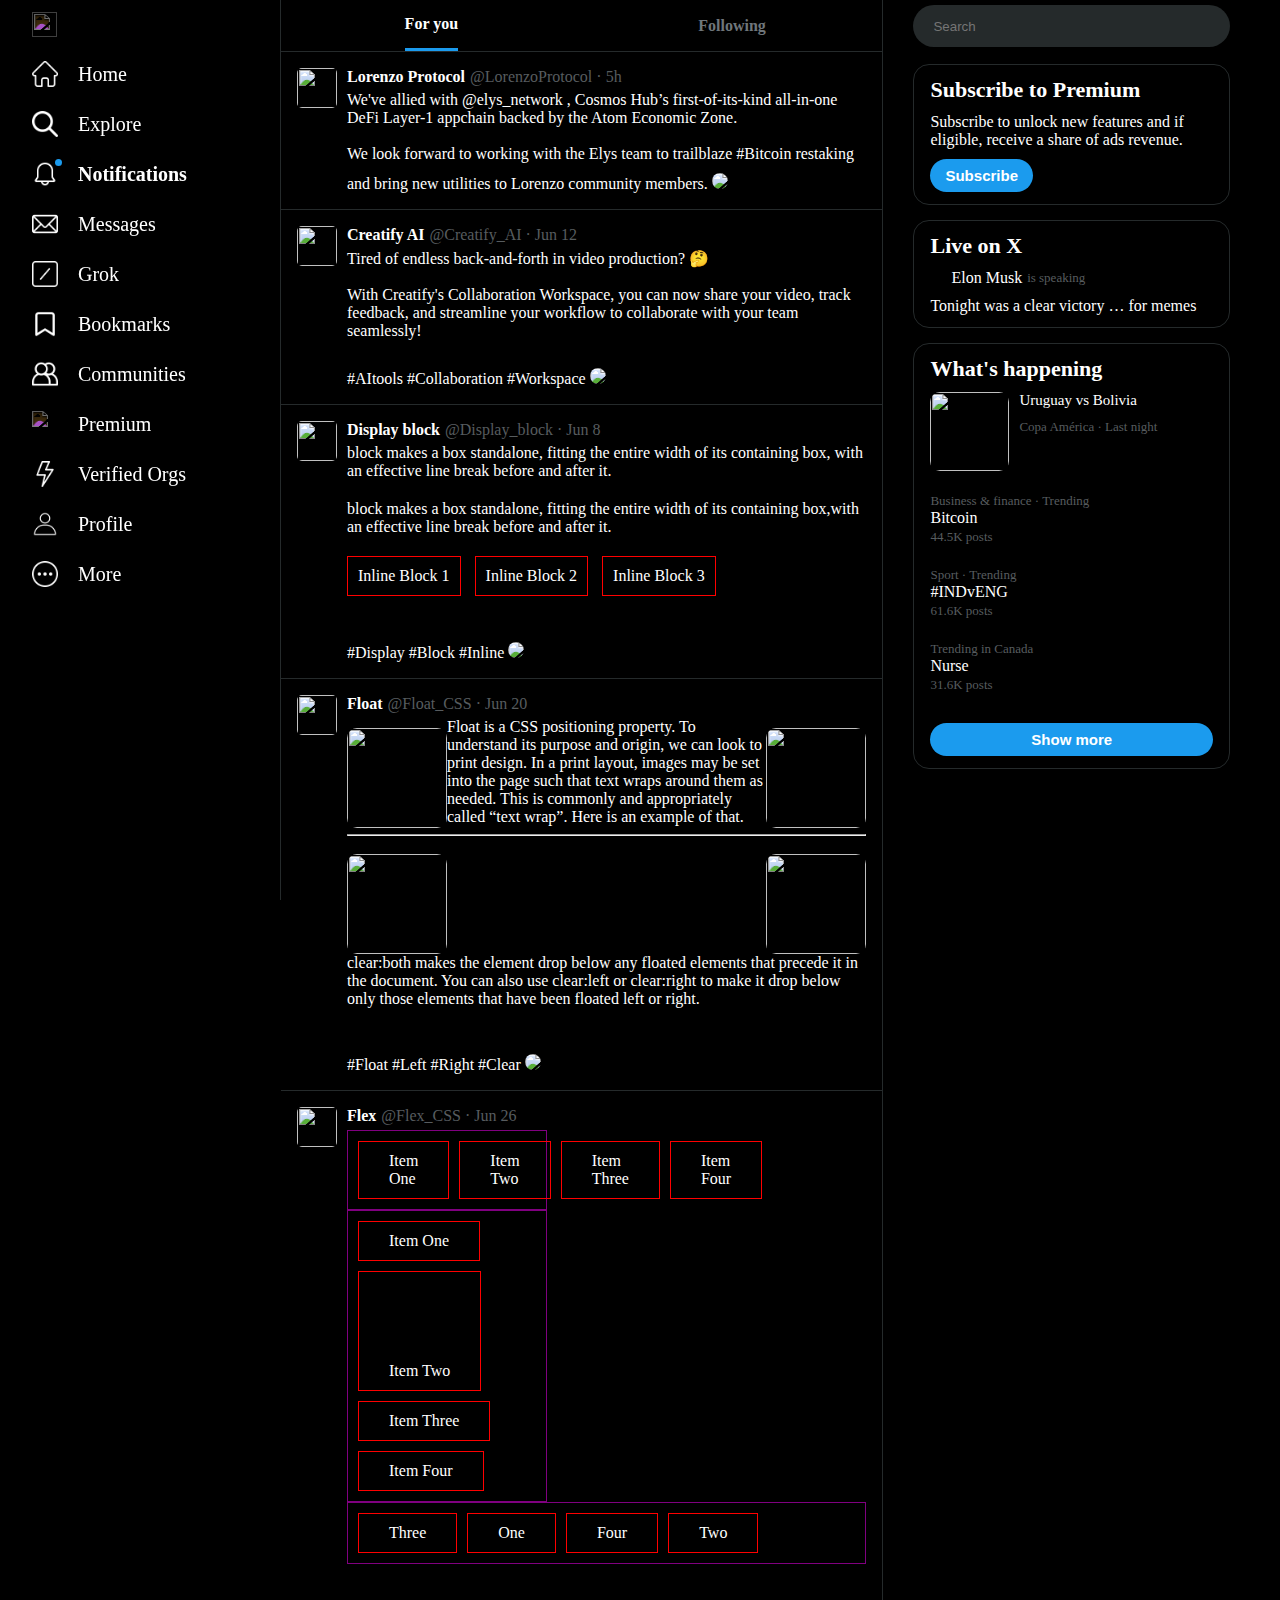
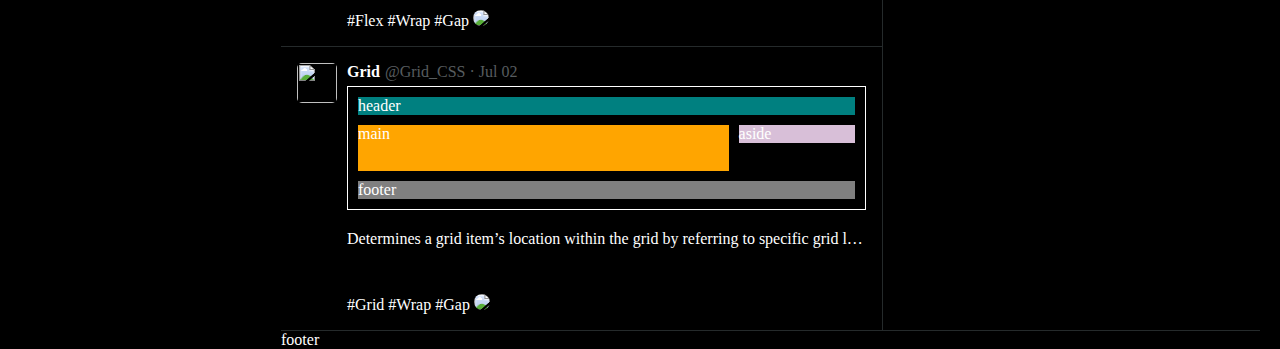
==== pages/notifications.html @ 92c20f5e "[feat] Add nav absolute position" ====
<!DOCTYPE html>
<html lang="en">
  <head>
    <meta charset="UTF-8" />
    <meta name="viewport" content="width=device-width, initial-scale=1.0" />
    <!-- External CSS -->
    <link rel="stylesheet" href="../css/desktop.css" />
    <link rel="icon" href="favicon.ico" />
    <style>
      /* Internal CSS */
      .content-ul {
        margin-top: 20px;
        li {
          display: inline-block;

          margin-right: 10px;
          padding: 10px;
          border: 1px solid red;

          &:last-child {
            margin-right: 0;
          }
        }
      }

      .flex-example.flex {
        display: flex;
      }

      .flex-example {
        padding: 10px;
        border: 1px solid purple;

        & > div {
          padding: 10px 30px;
          margin-right: 10px;
          border: 1px solid red;

          &:last-child {
            margin-right: 0;
          }
        }
      }
    </style>
    <title>Home / X</title>
  </head>
  <body>
    <div class="container">
      <!-- Navigation Bar -->
      <nav aria-label="navigation" class="navigation">
        <!-- Logo -->
        <img class="nav-logo" src="../assets/twitter.png" />
        <!-- Navigation Links -->
        <ul class="nav-ul">
          <!-- Displaying to current page using id tag -->
          <li>
            <a href="../index.html">
              <img src="../assets/home.png" alt="home" />
              Home
            </a>
          </li>
          <li>
            <a href="#">
              <img src="../assets/explore.png" alt="explore" />
              Explore
            </a>
          </li>
          <li id="here">
            <a href="#">
              <img src="../assets/notification.png" alt="notification" />
              Notifications
              <div class="dot"></div>
            </a>
          </li>
          <li>
            <a href="#">
              <img src="../assets/message.png" alt="message" />
              Messages
            </a>
          </li>
          <li>
            <a href="#"><img src="../assets/grok.png" alt="grok" />Grok</a>
          </li>
          <li>
            <a href="#">
              <img src="../assets/bookmark.png" alt="bookmark" />
              Bookmarks
            </a>
          </li>
          <li>
            <a href="#">
              <img src="../assets/community.png" alt="community" />
              Communities
            </a>
          </li>
          <li>
            <a href="#">
              <img src="../assets/twitter.png" alt="twitter" />
              Premium
            </a>
          </li>
          <li>
            <a href="#">
              <img src="../assets/verify.png" alt="verify" />
              Verified Orgs
            </a>
          </li>
          <li>
            <a href="#">
              <img src="../assets/profile.png" alt="profile" />
              Profile
            </a>
          </li>
          <li>
            <a href="#"><img src="../assets/more.png" alt="more" />More</a>
          </li>
        </ul>
      </nav>
      <main class="main-container">
        <header class="header">
          <ul class="header-ul">
            <li id="header-here"><a>For you</a></li>
            <li><a>Following</a></li>
          </ul>
          <form>
            <input type="text" placeholder="Search" />
          </form>
        </header>
        <!-- Main Content Section -->
        <section class="content-container">
          <!-- Main Tweet list -->
          <div class="content-wrapper">
            <div class="twitter-content">
              <img
                class="tweet-logo"
                src="https://pbs.twimg.com/profile_images/1785743216131686400/mem0pYie_400x400.jpg"
              />
              <div>
                <div class="title">
                  Lorenzo Protocol<span>@LorenzoProtocol · 5h</span>
                </div>
                <div class="content">
                  We've allied with @elys_network , Cosmos Hub’s
                  first-of-its-kind all-in-one DeFi Layer-1 appchain backed by
                  the Atom Economic Zone.<br /><br />We look forward to working
                  with the Elys team to trailblaze #Bitcoin restaking and bring
                  new utilities to Lorenzo community members.
                  <img
                    src="https://pbs.twimg.com/media/GQhvnLMWIAAtFnD?format=jpg&name=medium"
                  />
                </div>
              </div>
            </div>
            <div class="twitter-content">
              <img
                class="tweet-logo"
                src="https://pbs.twimg.com/profile_images/1684683831230803970/Ba9S8nUl_400x400.jpg"
              />
              <div>
                <div class="title">
                  Creatify AI<span>@Creatify_AI · Jun 12</span>
                </div>
                <div class="content">
                  Tired of endless back-and-forth in video production? 🤔
                  <br /><br />
                  With Creatify's Collaboration Workspace, you can now share
                  your video, track feedback, and streamline your workflow to
                  collaborate with your team seamlessly!
                  <br /><br />
                  #AItools #Collaboration #Workspace
                  <img
                    src="https://velog.velcdn.com/images/party3205/post/616b7e3f-f8bb-4a06-8cc3-77f2a699604c/image.gif"
                  />
                </div>
              </div>
            </div>
            <div class="twitter-content">
              <img
                class="tweet-logo"
                src="https://pbs.twimg.com/profile_images/1148918522547974144/DjWSZ9Ge_400x400.png"
              />
              <div>
                <div class="title">
                  Display block<span>@Display_block · Jun 8</span>
                </div>
                <div class="content">
                  <!-- Inline CSS -->
                  <p style="display: block; margin-bottom: 20px">
                    block makes a box standalone, fitting the entire width of
                    its containing box, with an effective line break before and
                    after it.
                  </p>
                  <span style="display: inline">
                    block makes a box standalone, fitting the entire width of
                    its containing box,<span
                      >with an effective line break before and after it.</span
                    >
                  </span>
                  <ul class="content-ul">
                    <li>Inline Block 1</li>
                    <li>Inline Block 2</li>
                    <li>Inline Block 3</li>
                  </ul>
                  <br /><br />
                  #Display #Block #Inline
                  <img src="https://htmldog.com/figures/displayBlock.png" />
                </div>
              </div>
            </div>
            <div class="twitter-content">
              <img
                class="tweet-logo"
                src="https://miro.medium.com/v2/resize:fit:360/1*CCli3HF_HO_OZVs-N_qumA.png"
              />
              <div>
                <div class="title">Float<span>@Float_CSS · Jun 20</span></div>
                <div class="content">
                  <img
                    style="float: left; width: 100px; height: 100px"
                    src="https://avatars.githubusercontent.com/u/78336307?v=4"
                  />
                  <img
                    style="float: right; width: 100px; height: 100px"
                    src="https://avatars.githubusercontent.com/u/78336307?v=4"
                  />
                  Float is a CSS positioning property. To understand its purpose
                  and origin, we can look to print design. In a print layout,
                  images may be set into the page such that text wraps around
                  them as needed. This is commonly and appropriately called
                  “text wrap”. Here is an example of that.
                  <hr />
                  <img
                    style="float: left; width: 100px; height: 100px"
                    src="https://avatars.githubusercontent.com/u/78336307?v=4"
                  />
                  <img
                    style="float: right; width: 100px; height: 100px"
                    src="https://avatars.githubusercontent.com/u/78336307?v=4"
                  />
                  <p style="clear: both">
                    clear:both makes the element drop below any floated elements
                    that precede it in the document. You can also use clear:left
                    or clear:right to make it drop below only those elements
                    that have been floated left or right.
                  </p>
                  <br /><br />
                  #Float #Left #Right #Clear
                  <img
                    src="https://i0.wp.com/css-tricks.com/wp-content/uploads/2021/03/web-text-wrap.png?resize=540%2C270&ssl=1"
                  />
                </div>
              </div>
            </div>
            <div class="twitter-content">
              <img
                class="tweet-logo"
                src="https://media.dev.to/cdn-cgi/image/width=1080,height=1080,fit=cover,gravity=auto,format=auto/https%3A%2F%2Fdev-to-uploads.s3.amazonaws.com%2Fi%2Fmjb5mlnqxrplaumeq0lm.jpg"
              />
              <div>
                <div class="title">Flex<span>@Flex_CSS · Jun 26</span></div>
                <div class="content">
                  <div
                    class="flex-example flex"
                    style="flex-wrap: nowrap; width: 200px"
                  >
                    <div>Item One</div>
                    <div>Item Two</div>
                    <div>Item Three</div>
                    <div>Item Four</div>
                  </div>
                  <div
                    class="flex-example flex"
                    style="flex-wrap: wrap; gap: 10px; width: 200px"
                  >
                    <div>Item One</div>
                    <div
                      style="
                        display: flex;
                        align-items: flex-end;
                        height: 120px;
                      "
                    >
                      Item Two
                    </div>
                    <div>Item Three</div>
                    <div>Item Four</div>
                  </div>
                  <div class="flex-example flex">
                    <!-- Mixed ordering with using, flex -->
                    <div style="order: 2">One</div>
                    <div style="order: 4">Two</div>
                    <div style="order: 1">Three</div>
                    <div style="order: 3; margin-right: 10px">Four</div>
                  </div>
                  <br /><br />
                  #Flex #Wrap #Gap
                  <img
                    src="https://miro.medium.com/v2/resize:fit:800/1*xpjy9vmoYYR_5RGPBqQoIw.png"
                  />
                </div>
              </div>
            </div>
            <div class="twitter-content">
              <img
                class="tweet-logo"
                src="https://encrypted-tbn0.gstatic.com/images?q=tbn:ANd9GcST0pogSTZjOHopmQ5rPmO_gvoadr-74ZSZmw&s"
              />
              <div>
                <div class="title">Grid<span>@Grid_CSS · Jul 02</span></div>
                <div class="content">
                  <div class="grid-example" style="display: grid" id="grid1">
                    <div class="grid-header">header</div>
                    <div class="grid-main">main</div>
                    <div class="grid-aside">aside</div>
                    <div class="grid-footer">footer</div>
                  </div>
                  <div class="white-space">
                    Determines a grid item’s location within the grid by
                    referring to specific grid lines.
                    grid-column-start/grid-row-start is the line where the item
                    begins, and grid-column-end/grid-row-end is the line where
                    the item ends.
                  </div>
                  <br /><br />
                  #Grid #Wrap #Gap
                  <img
                    src="https://miro.medium.com/v2/resize:fit:1358/0*C8W3aR9H66rcj7Ml"
                  />
                </div>
              </div>
            </div>
          </div>
          <!-- Side X Info -->
          <aside class="side-content-wrapper">
            <div class="side-content">
              <h3>Subscribe to Premium</h3>
              <div class="side-info">
                Subscribe to unlock new features and if eligible, receive a
                share of ads revenue.
              </div>
              <button>Subscribe</button>
            </div>
            <div class="side-content">
              <h3>Live on X</h3>
              <div class="side-info">
                <div class="side-title">
                  <img
                    class="tweet-logo"
                    src="https://pbs.twimg.com/profile_images/1780044485541699584/p78MCn3B_400x400.jpg"
                  />
                  <div class="title">Elon Musk<span>is speaking</span></div>
                </div>
                <div class="side-talk">
                  Tonight was a clear victory … for memes
                </div>
              </div>
            </div>
            <div class="side-content">
              <h3>What's happening</h3>
              <div class="side-info">
                <div class="side-title">
                  <img
                    class="happen-logo"
                    src="https://pbs.twimg.com/semantic_core_img/1805830747460100096/2o4pEker?format=jpg&name=360x360"
                  />
                  <div class="happen-title">
                    Uruguay vs Bolivia<span>Copa América · Last night</span>
                  </div>
                </div>
                <div class="side-title trend">
                  <div class="trend-content">
                    <span>Business & finance · Trending</span>
                    <p>Bitcoin</p>
                    <span>44.5K posts</span>
                  </div>
                  <div class="trend-content">
                    <span>Sport · Trending</span>
                    <p>#INDvENG</p>
                    <span>61.6K posts</span>
                  </div>
                  <div class="trend-content">
                    <span>Trending in Canada</span>
                    <p>Nurse</p>
                    <span>31.6K posts</span>
                  </div>
                  <button>Show more</button>
                </div>
              </div>
            </div>
          </aside>
        </section>
        <footer>footer</footer>
      </main>
    </div>

    <script>
      document.querySelector("form").addEventListener("keydown", function (e) {
        if (event.key === "Enter") {
          event.preventDefault();
          alert("You search for " + e.target.value);
        }
      });
    </script>
  </body>
</html>
---- css/desktop.css ----
@import url("./global.css");

.container {
  position: relative;

  display: flex;

  width: 1240px;
  margin: 0 auto;
}

.container .navigation {
  border-right: 1px solid var(--default-gray);
}

.navigation {
  position: fixed;

  height: 100%;

  font-size: 20px;

  .nav-logo {
    filter: invert(1);
    width: 25px;
    height: 25px;
    margin: 12px 12px;
  }

  .nav-ul {
    width: 260px;

    li {
      padding-right: 20px;

      &#here {
        font-weight: bold;
      }

      & > a {
        position: relative;

        display: flex;
        align-items: center;
        padding: 12px;

        width: fit-content;
        border-radius: 30px;

        img {
          filter: invert(1);
          width: 26px;
          height: 26px;
          margin-right: 20px;
        }

        .dot {
          position: absolute;
          top: 10px;
          left: 35px;

          width: 7px;
          height: 7px;
          border-radius: 50%;
          background-color: var(--default-blue);
        }
      }

      /* change background-color on navigation a tag */
      &:hover {
        & > a {
          background-color: #1b1b1b;
        }
      }
    }
  }
}

.main-container {
  display: flex;
  flex-direction: column;

  width: 100%;
  height: 100%;
  margin-left: 261px;

  .header {
    position: sticky;
    top: 0;

    display: grid;
    grid-template-columns: 3.2fr 2fr;

    background-color: #000;

    .header-ul {
      display: grid;
      grid-template-columns: 1fr 1fr;

      border-bottom: 1px solid var(--default-gray);
      border-right: 1px solid var(--default-gray);

      li {
        display: flex;
        align-items: center;
        justify-content: center;

        a {
          padding: 15px 0;

          font-weight: bold;
          color: #6f767b;
        }

        &#header-here {
          a {
            border-bottom: 3px solid var(--default-blue);

            color: var(--default-white);
          }
        }
      }
    }

    form {
      width: calc(100% - 60px);
      height: calc(100% - 10px);
      margin: 5px 30px;

      input[type="text"] {
        width: 100%;
        height: 100%;
        background-color: var(--default-gray);
        padding: 0 20px;
        border-radius: 50px;
      }
    }
  }
}

/* only move content to y scroll */
.content-container {
  overflow-y: scroll;

  display: grid;
  grid-template-columns: 3.2fr 2fr;

  .content-wrapper {
    border-right: 1px solid var(--default-gray);

    .twitter-content {
      display: grid;
      grid-template-columns: 50px 1fr;

      padding: 16px;
      border-bottom: 1px solid var(--default-gray);

      &:last-child {
        border-bottom: none;
      }

      .tweet-logo {
        width: 40px;
        height: 40px;
        border-radius: 5px;
      }

      .title {
        margin-bottom: 5px;

        font-weight: bold;

        span {
          margin-left: 5px;

          font-weight: normal;
          color: var(--light-gray);
        }
      }

      .content {
        img {
          width: 100%;
          margin-top: 10px;
          border-radius: 10px;
        }
      }
    }
  }

  .side-content-wrapper {
    margin: 12px 30px;
  }
}

.grid-example {
  display: grid;
  border: 1px solid var(--default-white);
  padding: 10px;

  /* grid content example -> use grid-template-areas */
  &#grid1 {
    grid-template-columns: repeat(4, 1fr);
    grid-template-rows: repeat(4, 1fr);
    grid-template-areas:
      "header header header header"
      "main main main aside"
      "main main main ."
      "footer footer footer footer";
    gap: 10px;
  }

  .grid-header {
    background-color: teal;
    grid-area: header;
  }
  .grid-main {
    background-color: orange;
    grid-area: main;
  }
  .grid-aside {
    background-color: thistle;
    grid-area: aside;
  }
  .grid-footer {
    background-color: gray;
    grid-area: footer;
  }
}

.white-space {
  overflow: hidden;
  text-overflow: ellipsis;
  white-space: nowrap;

  width: 519px;
  margin-top: 20px;
}

.side-content-wrapper {
  overflow-y: scroll;
  display: flex;
  flex-direction: column;
  gap: 15px;

  .side-content {
    padding: 12px 16px;
    border: 1px solid var(--default-gray);
    border-radius: 16px;

    h3 {
      font-size: 22px;
    }

    .side-info {
      margin-top: 10px;

      .side-title {
        display: flex;

        .tweet-logo {
          width: 16px;
          height: 16px;
          border-radius: 50%;
        }

        .happen-logo {
          width: 79px;
          height: 79px;
          border-radius: 10px;
          object-fit: cover;
        }

        .happen-title {
          margin-left: 10px;

          font-size: 15px;

          span {
            display: block;

            margin-top: 10px;
          }
        }

        .title {
          display: flex;
          align-items: center;

          margin-left: 5px;

          span {
            margin-left: 5px;
          }
        }

        span {
          font-size: 13px;
          font-weight: normal;
          color: var(--light-gray);
        }
      }

      .trend {
        flex-direction: column;
        gap: 20px;

        margin-top: 20px;
      }

      .side-talk {
        margin-top: 10px;
      }
    }

    button {
      margin-top: 10px;
      padding: 8px 15px;
      background-color: var(--default-blue);
      border-radius: 50px;

      font-size: 15px;
      font-weight: bold;
    }
  }
}

footer {
  border-top: 1px solid var(--default-gray);
}
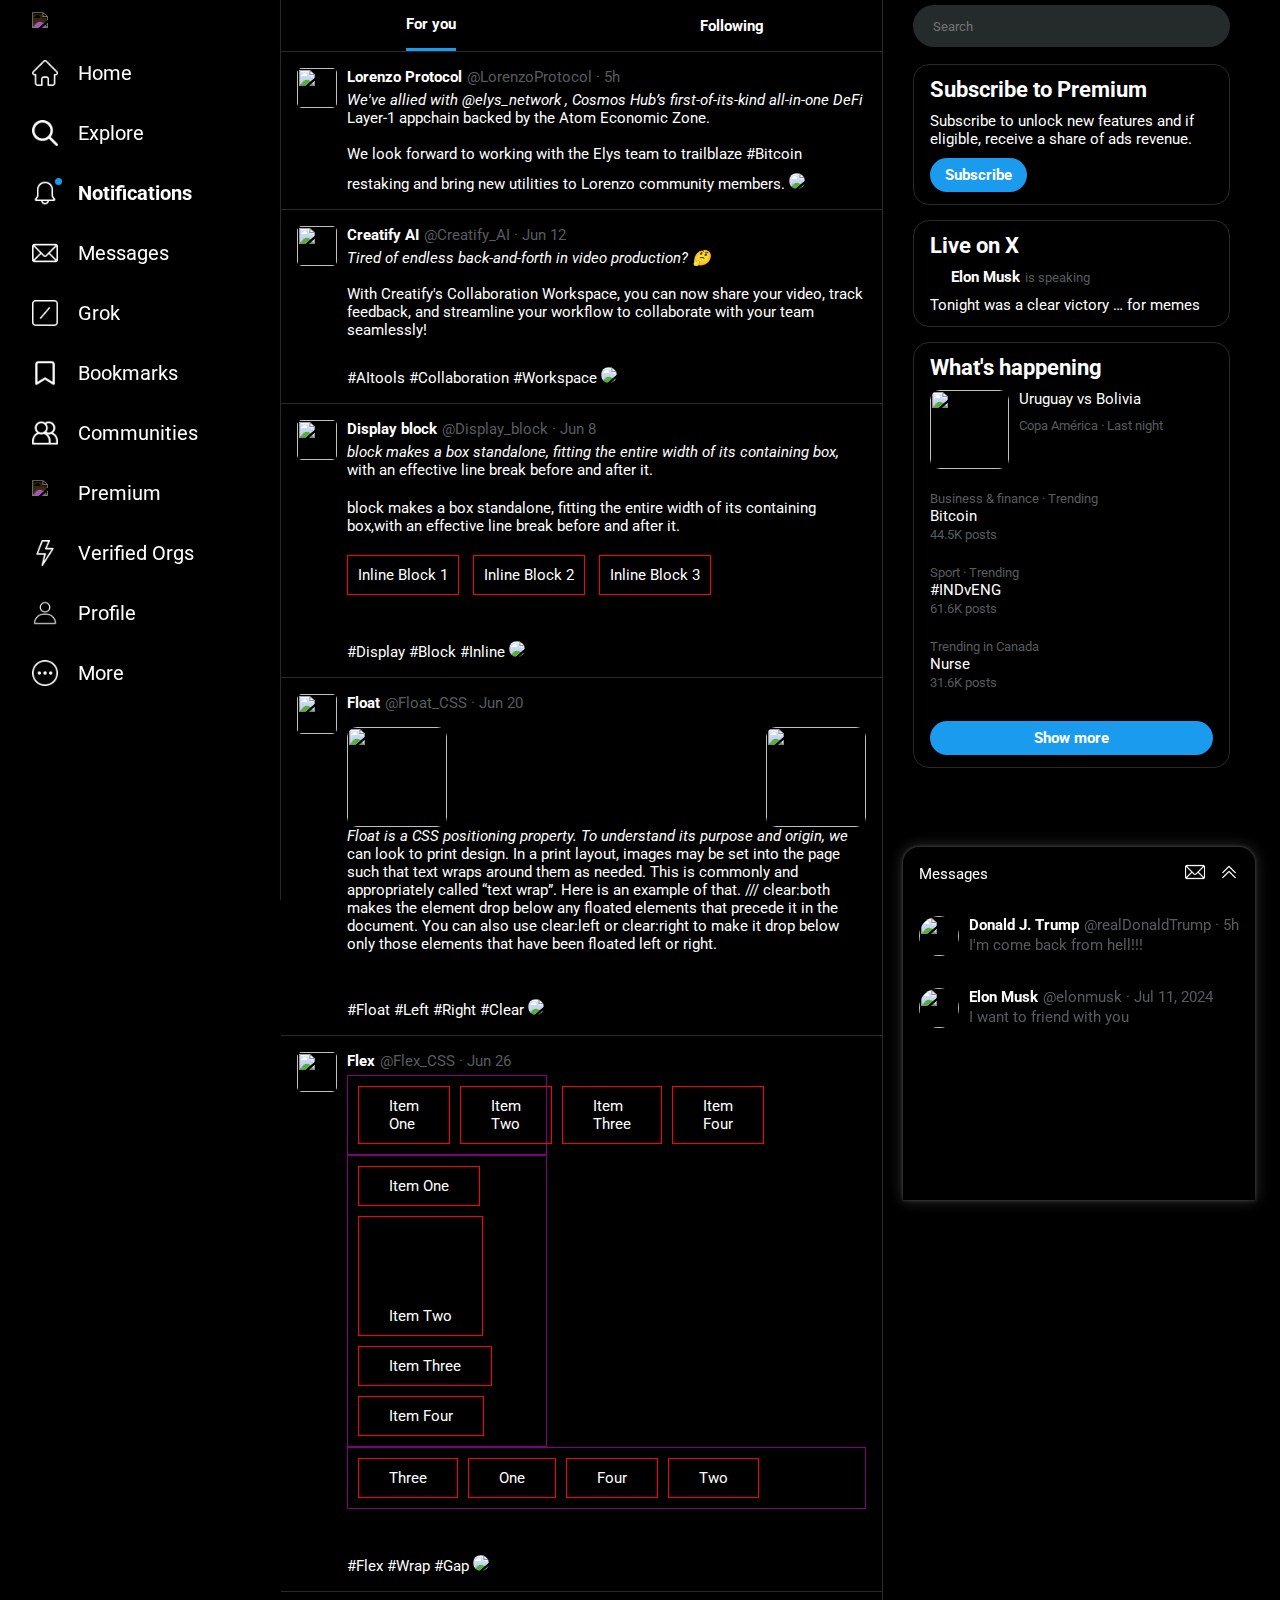
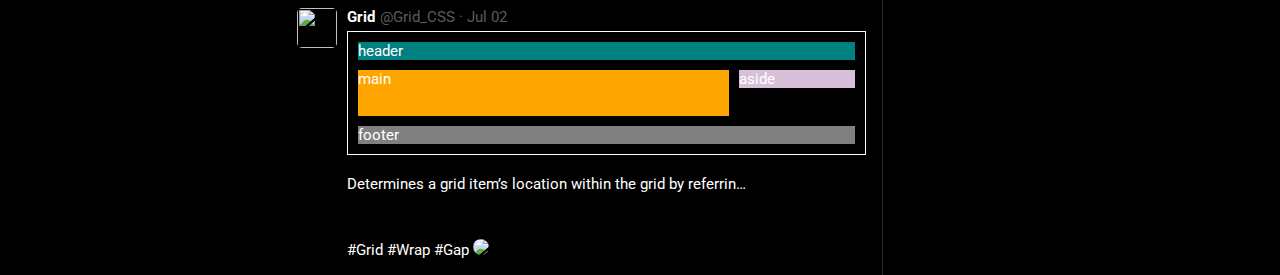
==== commit 1f015ad2: "[feat] Add responsive ui and mui" ====
--- a/pages/notifications.html
+++ b/pages/notifications.html
@@ -5,7 +5,10 @@
     <meta name="viewport" content="width=device-width, initial-scale=1.0" />
     <!-- External CSS -->
     <link rel="stylesheet" href="../css/desktop.css" />
-    <link rel="icon" href="favicon.ico" />
+    <link rel="stylesheet" href="../css/tablet.css" />
+    <link rel="stylesheet" href="../css/mobile.css" />
+
+    <link rel="icon" href="../favicon.ico" />
     <style>
       /* Internal CSS */
       .content-ul {
@@ -49,70 +52,85 @@
       <!-- Navigation Bar -->
       <nav aria-label="navigation" class="navigation">
         <!-- Logo -->
-        <img class="nav-logo" src="../assets/twitter.png" />
+        <picture>
+          <source
+            srcset="../assets/old-twitter.png"
+            media="(max-width: 800px)"
+          />
+          <img
+            class="nav-logo"
+            src="../assets/twitter.png"
+            alt="twitter-logo"
+          />
+        </picture>
         <!-- Navigation Links -->
         <ul class="nav-ul">
           <!-- Displaying to current page using id tag -->
           <li>
             <a href="../index.html">
               <img src="../assets/home.png" alt="home" />
-              Home
+              <span>Home</span>
             </a>
           </li>
           <li>
             <a href="#">
               <img src="../assets/explore.png" alt="explore" />
-              Explore
+              <span>Explore</span>
             </a>
           </li>
           <li id="here">
             <a href="#">
               <img src="../assets/notification.png" alt="notification" />
-              Notifications
+              <span>Notifications</span>
               <div class="dot"></div>
             </a>
           </li>
           <li>
             <a href="#">
               <img src="../assets/message.png" alt="message" />
-              Messages
+              <span>Messages</span>
             </a>
           </li>
           <li>
-            <a href="#"><img src="../assets/grok.png" alt="grok" />Grok</a>
+            <a href="#"
+              ><img src="../assets/grok.png" alt="grok" /><span>Grok</span></a
+            >
+          </li>
+          <li class="mobile">
+            <a href="#">
+              <img src="../assets/bookmark.png" alt="bookmark" />
+              <span>Bookmarks</span>
+            </a>
           </li>
           <li>
             <a href="#">
-              <img src="../assets/bookmark.png" alt="bookmark" />
-              Bookmarks
-            </a>
-          </li>
-          <li>
-            <a href="#">
               <img src="../assets/community.png" alt="community" />
-              Communities
-            </a>
-          </li>
-          <li>
+              <span>Communities</span>
+            </a>
+          </li>
+          <li class="mobile">
             <a href="#">
               <img src="../assets/twitter.png" alt="twitter" />
-              Premium
-            </a>
-          </li>
-          <li>
+              <span>Premium</span>
+            </a>
+          </li>
+          <li class="mobile">
             <a href="#">
               <img src="../assets/verify.png" alt="verify" />
-              Verified Orgs
-            </a>
-          </li>
-          <li>
+              <span>Verified Orgs</span>
+            </a>
+          </li>
+          <li class="mobile">
             <a href="#">
               <img src="../assets/profile.png" alt="profile" />
-              Profile
-            </a>
-          </li>
-          <li>
-            <a href="#"><img src="../assets/more.png" alt="more" />More</a>
+              <span>Profile</span>
+            </a>
+          </li>
+          <li class="mobile">
+            <a href="#"
+              ><img src="../assets/more.png" alt="more" />
+              <span>More</span>
+            </a>
           </li>
         </ul>
       </nav>
@@ -223,21 +241,12 @@
                     style="float: right; width: 100px; height: 100px"
                     src="https://avatars.githubusercontent.com/u/78336307?v=4"
                   />
-                  Float is a CSS positioning property. To understand its purpose
-                  and origin, we can look to print design. In a print layout,
-                  images may be set into the page such that text wraps around
-                  them as needed. This is commonly and appropriately called
-                  “text wrap”. Here is an example of that.
-                  <hr />
-                  <img
-                    style="float: left; width: 100px; height: 100px"
-                    src="https://avatars.githubusercontent.com/u/78336307?v=4"
-                  />
-                  <img
-                    style="float: right; width: 100px; height: 100px"
-                    src="https://avatars.githubusercontent.com/u/78336307?v=4"
-                  />
-                  <p style="clear: both">
+                  <p class="test" style="clear: both">
+                    Float is a CSS positioning property. To understand its
+                    purpose and origin, we can look to print design. In a print
+                    layout, images may be set into the page such that text wraps
+                    around them as needed. This is commonly and appropriately
+                    called “text wrap”. Here is an example of that. ///
                     clear:both makes the element drop below any floated elements
                     that precede it in the document. You can also use clear:left
                     or clear:right to make it drop below only those elements
@@ -348,7 +357,7 @@
                     class="tweet-logo"
                     src="https://pbs.twimg.com/profile_images/1780044485541699584/p78MCn3B_400x400.jpg"
                   />
-                  <div class="title">Elon Musk<span>is speaking</span></div>
+                  <strong>Elon Musk<span>is speaking</span></strong>
                 </div>
                 <div class="side-talk">
                   Tonight was a clear victory … for memes
@@ -389,8 +398,50 @@
             </div>
           </aside>
         </section>
-        <footer>footer</footer>
       </main>
+      <div class="message-container">
+        <div class="message-header" onclick="onMessageBox()">
+          Messages
+          <div>
+            <img
+              class="message-img"
+              src="../assets/message.png"
+              alt="message"
+            />
+            <img
+              class="message-img arrow"
+              src="../assets/double-arrow.png"
+              alt="arrow"
+            />
+          </div>
+        </div>
+        <div class="message-body">
+          <div class="message-content">
+            <img
+              class="tweet-logo"
+              src="https://pbs.twimg.com/profile_images/874276197357596672/kUuht00m_400x400.jpg"
+            />
+            <div>
+              <div class="title">
+                Donald J. Trump<span>@realDonaldTrump · 5h</span>
+              </div>
+              <div class="content">I'm come back from hell!!!</div>
+            </div>
+          </div>
+          <div class="message-content">
+            <img
+              class="tweet-logo"
+              src="https://pbs.twimg.com/profile_images/1780044485541699584/p78MCn3B_400x400.jpg"
+            />
+            <div>
+              <div class="title">
+                Elon Musk<span>@elonmusk · Jul 11, 2024</span>
+              </div>
+              <div class="content">I want to friend with you</div>
+            </div>
+          </div>
+        </div>
+      </div>
     </div>
 
     <script>
@@ -400,6 +451,20 @@
           alert("You search for " + e.target.value);
         }
       });
+
+      const onMessageBox = () => {
+        const messageContainer =
+          document.getElementsByClassName("message-container")[0];
+        const classList = messageContainer.classList.value.split(" ");
+        const isOnClass = classList.find((v) => v === "message-box-on");
+
+        if (!isOnClass) {
+          messageContainer.classList.add("message-box-on");
+          return;
+        }
+
+        messageContainer.classList.remove("message-box-on");
+      };
     </script>
   </body>
 </html>
--- a/css/desktop.css
+++ b/css/desktop.css
@@ -5,8 +5,9 @@
 
   display: flex;
 
-  width: 1240px;
+  max-width: 1240px;
   margin: 0 auto;
+  padding: 0 !important;
 }
 
 .container .navigation {
@@ -28,6 +29,10 @@
   }
 
   .nav-ul {
+    display: flex;
+    flex-direction: column;
+    gap: 10px;
+
     width: 260px;
 
     li {
@@ -85,13 +90,20 @@
   margin-left: 261px;
 
   .header {
+    z-index: 999;
     position: sticky;
     top: 0;
 
     display: grid;
     grid-template-columns: 3.2fr 2fr;
 
-    background-color: #000;
+    background-color: var(--default-black);
+
+    font-size: 1.5rem;
+
+    picture {
+      display: none;
+    }
 
     .header-ul {
       display: grid;
@@ -148,6 +160,8 @@
   .content-wrapper {
     border-right: 1px solid var(--default-gray);
 
+    font-size: 1.5rem;
+
     .twitter-content {
       display: grid;
       grid-template-columns: 50px 1fr;
@@ -179,6 +193,10 @@
       }
 
       .content {
+        &::first-line {
+          font-style: italic;
+        }
+
         img {
           width: 100%;
           margin-top: 10px;
@@ -233,7 +251,7 @@
   text-overflow: ellipsis;
   white-space: nowrap;
 
-  width: 519px;
+  max-width: 400px;
   margin-top: 20px;
 }
 
@@ -243,13 +261,28 @@
   flex-direction: column;
   gap: 15px;
 
+  font-size: 1.5rem;
+
   .side-content {
     padding: 12px 16px;
     border: 1px solid var(--default-gray);
     border-radius: 16px;
 
     h3 {
+      display: flex;
+      align-items: center;
+
       font-size: 22px;
+
+      &::after {
+        background-image: url("https://avatars.githubusercontent.com/u/78336307?v=4");
+        background-size: 20px 20px;
+        content: "";
+        width: 20px;
+        height: 20px;
+        margin-left: 10px;
+        border-radius: 50%;
+      }
     }
 
     .side-info {
@@ -283,7 +316,7 @@
           }
         }
 
-        .title {
+        strong {
           display: flex;
           align-items: center;
 
@@ -323,8 +356,134 @@
       font-weight: bold;
     }
   }
-}
-
-footer {
-  border-top: 1px solid var(--default-gray);
-}
+
+  .accordion {
+    .accordion-item {
+      background-color: inherit;
+      border: 0;
+
+      color: inherit;
+
+      .accordion-header {
+        button {
+          background-color: inherit;
+          padding: 8px 0;
+
+          color: inherit;
+
+          &::after {
+            filter: invert(1);
+            background-image: url("../assets/double-arrow.png");
+            background-size: 18px;
+            width: 18px;
+            height: 18px;
+          }
+        }
+      }
+    }
+  }
+}
+
+.message-container {
+  position: fixed;
+  bottom: -300px;
+  right: 25px;
+
+  transition: all 300ms ease 0s;
+
+  min-width: 350px;
+  background-color: var(--default-black);
+  border-top-right-radius: 16px;
+  border-top-left-radius: 16px;
+  box-shadow: rgba(255, 255, 255, 0.2) 0px 0px 15px,
+    rgba(255, 255, 255, 0.15) 0px 0px 3px 1px;
+
+  font-size: 1.5rem;
+
+  &.message-box-on {
+    bottom: 0;
+
+    .message-img.arrow {
+      rotate: 0deg !important;
+    }
+  }
+
+  .message-header {
+    cursor: pointer;
+
+    display: flex;
+    align-items: center;
+    justify-content: space-between;
+
+    height: 53px;
+    padding: 0 16px;
+
+    .message-img {
+      filter: invert(1);
+      width: 20px;
+      height: 20px;
+
+      & + & {
+        margin-left: 10px;
+      }
+    }
+
+    .message-img.arrow {
+      rotate: 180deg;
+    }
+  }
+
+  .message-body {
+    min-height: 300px;
+
+    .message-content {
+      cursor: pointer;
+      display: grid;
+      grid-template-columns: 50px 1fr;
+
+      padding: 16px;
+
+      &:hover {
+        background-color: rgba(171, 189, 200, 0.1);
+      }
+
+      .tweet-logo {
+        width: 40px;
+        height: 40px;
+        border-radius: 50%;
+      }
+
+      .title {
+        margin-bottom: 2px;
+
+        font-weight: bold;
+
+        span {
+          margin-left: 5px;
+
+          font-weight: normal;
+          color: var(--light-gray);
+        }
+      }
+
+      .content {
+        color: var(--light-gray);
+
+        img {
+          width: 100%;
+          margin-top: 10px;
+          border-radius: 10px;
+        }
+      }
+    }
+  }
+}
+
+@keyframes moveFloatBox {
+  from {
+    clear: clear;
+  }
+  to {
+    clear: none;
+  }
+}
--- a/css/tablet.css
+++ b/css/tablet.css
@@ -0,0 +1,53 @@
+@media screen and (max-width: 1246px) {
+  .navigation {
+    display: flex;
+    flex-direction: column;
+    align-items: flex-end;
+
+    picture {
+      margin-right: 20px;
+    }
+
+    .nav-ul {
+      align-items: flex-end;
+
+      width: calc(100vw - 79vw);
+
+      li {
+        a {
+          img {
+            margin-right: 0;
+          }
+
+          span {
+            display: none;
+          }
+        }
+      }
+    }
+  }
+
+  .main-container {
+    margin-left: 21.1vw;
+  }
+}
+
+@media screen and (max-width: 1162px) {
+  .main-container {
+    .header {
+      .header-ul {
+        min-width: 516px;
+      }
+
+      form {
+        display: none;
+      }
+    }
+
+    .content-container {
+      .side-content-wrapper {
+        display: none;
+      }
+    }
+  }
+}
--- a/css/mobile.css
+++ b/css/mobile.css
@@ -0,0 +1,96 @@
+@media screen and (max-width: 568px) {
+  .container {
+    .main-container {
+      margin: 0 0 52px;
+
+      .header {
+        grid-template-columns: auto;
+        width: 100%;
+
+        picture {
+          display: flex;
+          justify-content: center;
+
+          margin: 12px 12px;
+
+          .nav-logo {
+            filter: invert(1);
+            width: 25px;
+            height: 25px;
+          }
+        }
+
+        .header-ul {
+          min-width: 100%;
+          border-right: 0;
+        }
+      }
+
+      .content-container {
+        grid-template-columns: auto;
+
+        .content-wrapper {
+          border-right: 0;
+
+          .flex-example {
+            div {
+              padding: 10px;
+            }
+          }
+
+          .white-space {
+            max-width: 280px;
+          }
+        }
+      }
+    }
+
+    .navigation {
+      picture {
+        display: none;
+      }
+
+      bottom: 0;
+
+      flex-direction: row;
+      align-items: center;
+
+      width: 100%;
+      height: auto;
+      background-color: #000;
+      border-top: 1px solid var(--default-gray);
+      border-right: none;
+
+      .nav-ul {
+        flex-direction: row;
+        justify-content: space-around;
+        align-items: center;
+
+        width: 100%;
+
+        li {
+          padding-right: 0;
+
+          a {
+            img {
+              width: 24px;
+              height: 24px;
+            }
+
+            .dot {
+              left: 33px;
+            }
+          }
+        }
+
+        .mobile {
+          display: none;
+        }
+      }
+    }
+  }
+
+  .message-container {
+    display: none;
+  }
+}
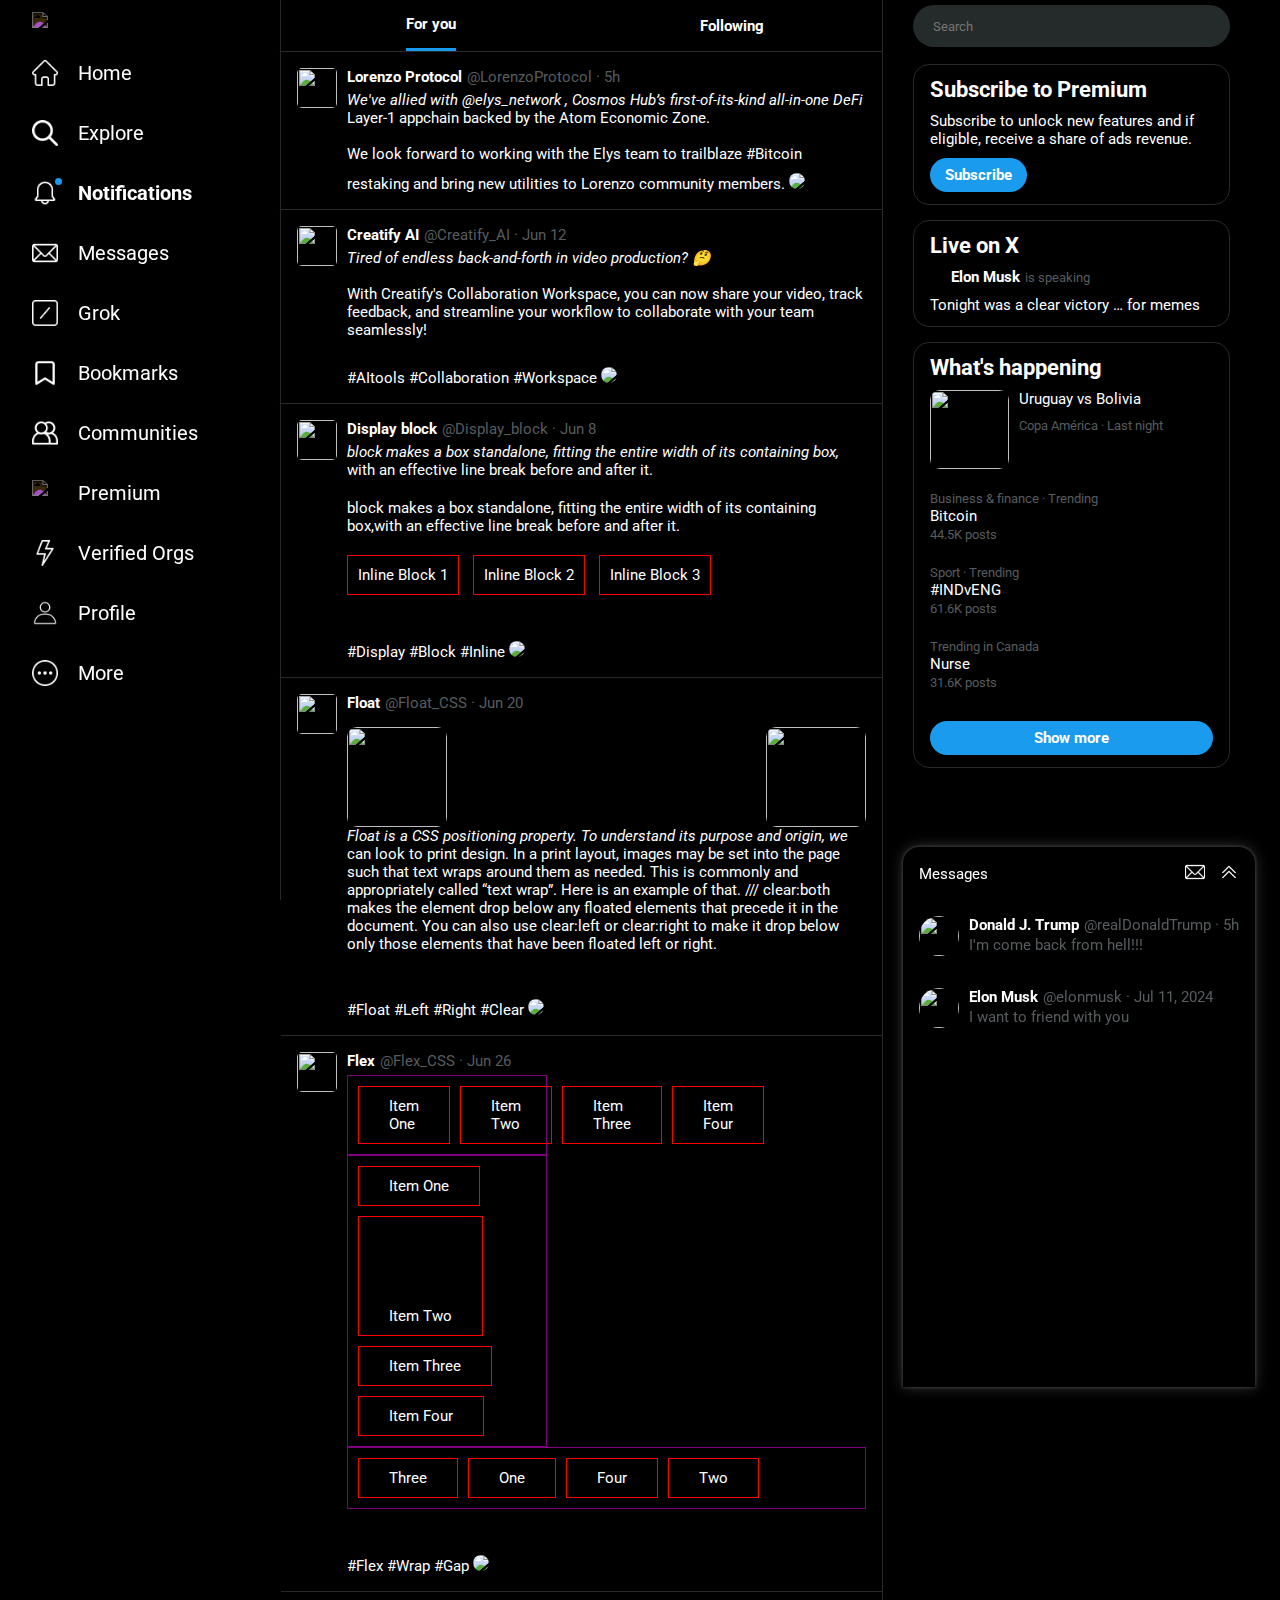
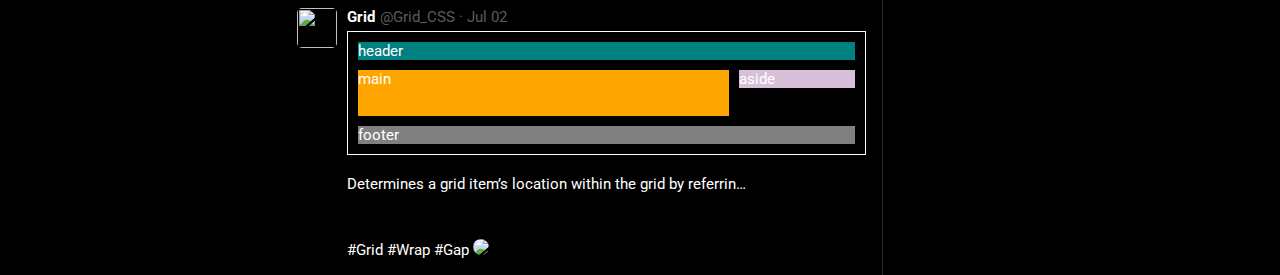
==== commit ec6cdc70: "[feat] Add 404 page and edit something" ====
--- a/pages/notifications.html
+++ b/pages/notifications.html
@@ -11,7 +11,7 @@
     <link rel="icon" href="../favicon.ico" />
     <style>
       /* Internal CSS */
-      .content-ul {
+      .contentUl {
         margin-top: 20px;
         li {
           display: inline-block;
@@ -26,11 +26,11 @@
         }
       }
 
-      .flex-example.flex {
+      .flexExample.flex {
         display: flex;
       }
 
-      .flex-example {
+      .flexExample {
         padding: 10px;
         border: 1px solid purple;
 
@@ -57,14 +57,10 @@
             srcset="../assets/old-twitter.png"
             media="(max-width: 800px)"
           />
-          <img
-            class="nav-logo"
-            src="../assets/twitter.png"
-            alt="twitter-logo"
-          />
+          <img class="navLogo" src="../assets/twitter.png" alt="twitter-logo" />
         </picture>
         <!-- Navigation Links -->
-        <ul class="nav-ul">
+        <ul class="navUl">
           <!-- Displaying to current page using id tag -->
           <li>
             <a href="../index.html">
@@ -134,10 +130,10 @@
           </li>
         </ul>
       </nav>
-      <main class="main-container">
+      <main class="mainContainer">
         <header class="header">
-          <ul class="header-ul">
-            <li id="header-here"><a>For you</a></li>
+          <ul class="headerUl">
+            <li id="headerHere"><a>For you</a></li>
             <li><a>Following</a></li>
           </ul>
           <form>
@@ -145,12 +141,12 @@
           </form>
         </header>
         <!-- Main Content Section -->
-        <section class="content-container">
+        <section class="contentContainer">
           <!-- Main Tweet list -->
-          <div class="content-wrapper">
-            <div class="twitter-content">
-              <img
-                class="tweet-logo"
+          <div class="contentWrapper">
+            <div class="twitterContent">
+              <img
+                class="tweetLogo"
                 src="https://pbs.twimg.com/profile_images/1785743216131686400/mem0pYie_400x400.jpg"
               />
               <div>
@@ -169,9 +165,9 @@
                 </div>
               </div>
             </div>
-            <div class="twitter-content">
-              <img
-                class="tweet-logo"
+            <div class="twitterContent">
+              <img
+                class="tweetLogo"
                 src="https://pbs.twimg.com/profile_images/1684683831230803970/Ba9S8nUl_400x400.jpg"
               />
               <div>
@@ -192,9 +188,9 @@
                 </div>
               </div>
             </div>
-            <div class="twitter-content">
-              <img
-                class="tweet-logo"
+            <div class="twitterContent">
+              <img
+                class="tweetLogo"
                 src="https://pbs.twimg.com/profile_images/1148918522547974144/DjWSZ9Ge_400x400.png"
               />
               <div>
@@ -214,7 +210,7 @@
                       >with an effective line break before and after it.</span
                     >
                   </span>
-                  <ul class="content-ul">
+                  <ul class="contentUl">
                     <li>Inline Block 1</li>
                     <li>Inline Block 2</li>
                     <li>Inline Block 3</li>
@@ -225,9 +221,9 @@
                 </div>
               </div>
             </div>
-            <div class="twitter-content">
-              <img
-                class="tweet-logo"
+            <div class="twitterContent">
+              <img
+                class="tweetLogo"
                 src="https://miro.medium.com/v2/resize:fit:360/1*CCli3HF_HO_OZVs-N_qumA.png"
               />
               <div>
@@ -260,16 +256,16 @@
                 </div>
               </div>
             </div>
-            <div class="twitter-content">
-              <img
-                class="tweet-logo"
+            <div class="twitterContent">
+              <img
+                class="tweetLogo"
                 src="https://media.dev.to/cdn-cgi/image/width=1080,height=1080,fit=cover,gravity=auto,format=auto/https%3A%2F%2Fdev-to-uploads.s3.amazonaws.com%2Fi%2Fmjb5mlnqxrplaumeq0lm.jpg"
               />
               <div>
                 <div class="title">Flex<span>@Flex_CSS · Jun 26</span></div>
                 <div class="content">
                   <div
-                    class="flex-example flex"
+                    class="flexExample flex"
                     style="flex-wrap: nowrap; width: 200px"
                   >
                     <div>Item One</div>
@@ -278,7 +274,7 @@
                     <div>Item Four</div>
                   </div>
                   <div
-                    class="flex-example flex"
+                    class="flexExample flex"
                     style="flex-wrap: wrap; gap: 10px; width: 200px"
                   >
                     <div>Item One</div>
@@ -294,7 +290,7 @@
                     <div>Item Three</div>
                     <div>Item Four</div>
                   </div>
-                  <div class="flex-example flex">
+                  <div class="flexExample flex">
                     <!-- Mixed ordering with using, flex -->
                     <div style="order: 2">One</div>
                     <div style="order: 4">Two</div>
@@ -309,21 +305,21 @@
                 </div>
               </div>
             </div>
-            <div class="twitter-content">
-              <img
-                class="tweet-logo"
+            <div class="twitterContent">
+              <img
+                class="tweetLogo"
                 src="https://encrypted-tbn0.gstatic.com/images?q=tbn:ANd9GcST0pogSTZjOHopmQ5rPmO_gvoadr-74ZSZmw&s"
               />
               <div>
                 <div class="title">Grid<span>@Grid_CSS · Jul 02</span></div>
                 <div class="content">
-                  <div class="grid-example" style="display: grid" id="grid1">
-                    <div class="grid-header">header</div>
-                    <div class="grid-main">main</div>
-                    <div class="grid-aside">aside</div>
-                    <div class="grid-footer">footer</div>
-                  </div>
-                  <div class="white-space">
+                  <div class="gridExample" style="display: grid" id="grid1">
+                    <div class="gridHeader">header</div>
+                    <div class="gridMain">main</div>
+                    <div class="gridAside">aside</div>
+                    <div class="gridFooter">footer</div>
+                  </div>
+                  <div class="whiteSpace">
                     Determines a grid item’s location within the grid by
                     referring to specific grid lines.
                     grid-column-start/grid-row-start is the line where the item
@@ -340,43 +336,43 @@
             </div>
           </div>
           <!-- Side X Info -->
-          <aside class="side-content-wrapper">
-            <div class="side-content">
+          <aside class="sideContentWrapper">
+            <div class="sideContent">
               <h3>Subscribe to Premium</h3>
-              <div class="side-info">
+              <div class="sideInfo">
                 Subscribe to unlock new features and if eligible, receive a
                 share of ads revenue.
               </div>
               <button>Subscribe</button>
             </div>
-            <div class="side-content">
+            <div class="sideContent">
               <h3>Live on X</h3>
-              <div class="side-info">
-                <div class="side-title">
-                  <img
-                    class="tweet-logo"
+              <div class="sideInfo">
+                <div class="sideTitle">
+                  <img
+                    class="tweetLogo"
                     src="https://pbs.twimg.com/profile_images/1780044485541699584/p78MCn3B_400x400.jpg"
                   />
                   <strong>Elon Musk<span>is speaking</span></strong>
                 </div>
-                <div class="side-talk">
+                <div class="sideTalk">
                   Tonight was a clear victory … for memes
                 </div>
               </div>
             </div>
-            <div class="side-content">
+            <div class="sideContent">
               <h3>What's happening</h3>
-              <div class="side-info">
-                <div class="side-title">
-                  <img
-                    class="happen-logo"
+              <div class="sideInfo">
+                <div class="sideTitle">
+                  <img
+                    class="happenLogo"
                     src="https://pbs.twimg.com/semantic_core_img/1805830747460100096/2o4pEker?format=jpg&name=360x360"
                   />
-                  <div class="happen-title">
+                  <div class="happenTitle">
                     Uruguay vs Bolivia<span>Copa América · Last night</span>
                   </div>
                 </div>
-                <div class="side-title trend">
+                <div class="sideTitle trend">
                   <div class="trend-content">
                     <span>Business & finance · Trending</span>
                     <p>Bitcoin</p>
@@ -399,26 +395,22 @@
           </aside>
         </section>
       </main>
-      <div class="message-container">
-        <div class="message-header" onclick="onMessageBox()">
+      <div class="messageContainer">
+        <div class="messageHeader" onclick="onMessageBox()">
           Messages
           <div>
+            <img class="messageImg" src="../assets/message.png" alt="message" />
             <img
-              class="message-img"
-              src="../assets/message.png"
-              alt="message"
-            />
-            <img
-              class="message-img arrow"
+              class="messageImg arrow"
               src="../assets/double-arrow.png"
               alt="arrow"
             />
           </div>
         </div>
-        <div class="message-body">
-          <div class="message-content">
+        <div class="messageBody">
+          <div class="messageContent">
             <img
-              class="tweet-logo"
+              class="tweetLogo"
               src="https://pbs.twimg.com/profile_images/874276197357596672/kUuht00m_400x400.jpg"
             />
             <div>
@@ -428,9 +420,9 @@
               <div class="content">I'm come back from hell!!!</div>
             </div>
           </div>
-          <div class="message-content">
+          <div class="messageContent">
             <img
-              class="tweet-logo"
+              class="tweetLogo"
               src="https://pbs.twimg.com/profile_images/1780044485541699584/p78MCn3B_400x400.jpg"
             />
             <div>
@@ -454,16 +446,16 @@
 
       const onMessageBox = () => {
         const messageContainer =
-          document.getElementsByClassName("message-container")[0];
+          document.getElementsByClassName("messageContainer")[0];
         const classList = messageContainer.classList.value.split(" ");
-        const isOnClass = classList.find((v) => v === "message-box-on");
+        const isOnClass = classList.find((v) => v === "messageBoxOn");
 
         if (!isOnClass) {
-          messageContainer.classList.add("message-box-on");
+          messageContainer.classList.add("messageBoxOn");
           return;
         }
 
-        messageContainer.classList.remove("message-box-on");
+        messageContainer.classList.remove("messageBoxOn");
       };
     </script>
   </body>
--- a/css/desktop.css
+++ b/css/desktop.css
@@ -21,18 +21,17 @@
 
   font-size: 20px;
 
-  .nav-logo {
+  .navLogo {
     filter: invert(1);
     width: 25px;
     height: 25px;
     margin: 12px 12px;
   }
 
-  .nav-ul {
+  .navUl {
     display: flex;
     flex-direction: column;
     gap: 10px;
-
     width: 260px;
 
     li {
@@ -44,11 +43,9 @@
 
       & > a {
         position: relative;
-
         display: flex;
         align-items: center;
         padding: 12px;
-
         width: fit-content;
         border-radius: 30px;
 
@@ -63,7 +60,6 @@
           position: absolute;
           top: 10px;
           left: 35px;
-
           width: 7px;
           height: 7px;
           border-radius: 50%;
@@ -81,7 +77,7 @@
   }
 }
 
-.main-container {
+.mainContainer {
   display: flex;
   flex-direction: column;
 
@@ -105,7 +101,7 @@
       display: none;
     }
 
-    .header-ul {
+    .headerUl {
       display: grid;
       grid-template-columns: 1fr 1fr;
 
@@ -124,7 +120,7 @@
           color: #6f767b;
         }
 
-        &#header-here {
+        &#headerHere {
           a {
             border-bottom: 3px solid var(--default-blue);
 
@@ -151,18 +147,18 @@
 }
 
 /* only move content to y scroll */
-.content-container {
+.contentContainer {
   overflow-y: scroll;
 
   display: grid;
   grid-template-columns: 3.2fr 2fr;
 
-  .content-wrapper {
+  .contentWrapper {
     border-right: 1px solid var(--default-gray);
 
     font-size: 1.5rem;
 
-    .twitter-content {
+    .twitterContent {
       display: grid;
       grid-template-columns: 50px 1fr;
 
@@ -173,7 +169,7 @@
         border-bottom: none;
       }
 
-      .tweet-logo {
+      .tweetLogo {
         width: 40px;
         height: 40px;
         border-radius: 5px;
@@ -206,12 +202,36 @@
     }
   }
 
-  .side-content-wrapper {
+  .sideContentWrapper {
     margin: 12px 30px;
   }
 }
 
-.grid-example {
+.container404 {
+  display: flex;
+  flex-direction: column;
+  align-items: center;
+  justify-content: center;
+
+  padding: 80px 0;
+
+  h1 {
+    color: var(--light-gray);
+    font-size: 1.5rem;
+  }
+
+  button {
+    margin-top: 20px;
+    padding: 6px 18px;
+    background-color: var(--default-blue);
+    border-radius: 50px;
+
+    font-size: 15px;
+    font-weight: bold;
+  }
+}
+
+.gridExample {
   display: grid;
   border: 1px solid var(--default-white);
   padding: 10px;
@@ -228,25 +248,25 @@
     gap: 10px;
   }
 
-  .grid-header {
+  .gridHeader {
     background-color: teal;
     grid-area: header;
   }
-  .grid-main {
+  .gridMain {
     background-color: orange;
     grid-area: main;
   }
-  .grid-aside {
+  .gridAside {
     background-color: thistle;
     grid-area: aside;
   }
-  .grid-footer {
+  .gridFooter {
     background-color: gray;
     grid-area: footer;
   }
 }
 
-.white-space {
+.whiteSpace {
   overflow: hidden;
   text-overflow: ellipsis;
   white-space: nowrap;
@@ -255,7 +275,7 @@
   margin-top: 20px;
 }
 
-.side-content-wrapper {
+.sideContentWrapper {
   overflow-y: scroll;
   display: flex;
   flex-direction: column;
@@ -263,7 +283,7 @@
 
   font-size: 1.5rem;
 
-  .side-content {
+  .sideContent {
     padding: 12px 16px;
     border: 1px solid var(--default-gray);
     border-radius: 16px;
@@ -285,26 +305,26 @@
       }
     }
 
-    .side-info {
+    .sideInfo {
       margin-top: 10px;
 
-      .side-title {
+      .sideTitle {
         display: flex;
 
-        .tweet-logo {
+        .tweetLogo {
           width: 16px;
           height: 16px;
           border-radius: 50%;
         }
 
-        .happen-logo {
+        .happenLogo {
           width: 79px;
           height: 79px;
           border-radius: 10px;
           object-fit: cover;
         }
 
-        .happen-title {
+        .happenTitle {
           margin-left: 10px;
 
           font-size: 15px;
@@ -341,7 +361,7 @@
         margin-top: 20px;
       }
 
-      .side-talk {
+      .sideTalk {
         margin-top: 10px;
       }
     }
@@ -364,7 +384,7 @@
 
       color: inherit;
 
-      .accordion-header {
+      .accordionHeader {
         button {
           background-color: inherit;
           padding: 8px 0;
@@ -384,13 +404,14 @@
   }
 }
 
-.message-container {
+.messageContainer {
   position: fixed;
-  bottom: -300px;
+  bottom: calc(-60% + 53px);
   right: 25px;
 
   transition: all 300ms ease 0s;
 
+  height: 60%;
   min-width: 350px;
   background-color: var(--default-black);
   border-top-right-radius: 16px;
@@ -400,15 +421,15 @@
 
   font-size: 1.5rem;
 
-  &.message-box-on {
+  &.messageBoxOn {
     bottom: 0;
 
-    .message-img.arrow {
+    .messageImg.arrow {
       rotate: 0deg !important;
     }
   }
 
-  .message-header {
+  .messageHeader {
     cursor: pointer;
 
     display: flex;
@@ -418,7 +439,7 @@
     height: 53px;
     padding: 0 16px;
 
-    .message-img {
+    .messageImg {
       filter: invert(1);
       width: 20px;
       height: 20px;
@@ -428,15 +449,15 @@
       }
     }
 
-    .message-img.arrow {
+    .messageImg.arrow {
       rotate: 180deg;
     }
   }
 
-  .message-body {
-    min-height: 300px;
-
-    .message-content {
+  .messageBody {
+    height: 100%;
+
+    .messageContent {
       cursor: pointer;
       display: grid;
       grid-template-columns: 50px 1fr;
@@ -447,7 +468,7 @@
         background-color: rgba(171, 189, 200, 0.1);
       }
 
-      .tweet-logo {
+      .tweetLogo {
         width: 40px;
         height: 40px;
         border-radius: 50%;
@@ -479,10 +500,60 @@
   }
 }
 
+.contentUl {
+  margin-top: 20px;
+
+  li {
+    display: inline-block;
+
+    margin-right: 10px;
+    padding: 10px;
+    border: 1px solid red;
+
+    &:last-child {
+      margin-right: 0;
+    }
+  }
+}
+
+.flexExample.flex {
+  display: flex;
+}
+
+.flexExample {
+  padding: 10px;
+  border: 1px solid purple;
+
+  & > div {
+    padding: 10px 30px;
+    margin-right: 10px;
+    border: 1px solid red;
+
+    &:last-child {
+      margin-right: 0;
+    }
+  }
+}
+
+.galleryContainer {
+  display: grid;
+  grid-template-columns: repeat(3, 1fr);
+  gap: 10px;
+
+  .galleryImg {
+    height: -webkit-fill-available;
+  }
+}
+
+.floatAnimation {
+  animation: moveFloatBox 1s infinite alternate;
+}
+
 @keyframes moveFloatBox {
   from {
-    clear: clear;
-  }
+    clear: both;
+  }
+
   to {
     clear: none;
   }
--- a/css/tablet.css
+++ b/css/tablet.css
@@ -8,7 +8,7 @@
       margin-right: 20px;
     }
 
-    .nav-ul {
+    .navUl {
       align-items: flex-end;
 
       width: calc(100vw - 79vw);
@@ -27,15 +27,15 @@
     }
   }
 
-  .main-container {
+  .mainContainer {
     margin-left: 21.1vw;
   }
 }
 
 @media screen and (max-width: 1162px) {
-  .main-container {
+  .mainContainer {
     .header {
-      .header-ul {
+      .headerUl {
         min-width: 516px;
       }
 
@@ -44,10 +44,14 @@
       }
     }
 
-    .content-container {
-      .side-content-wrapper {
+    .contentContainer {
+      .sideContentWrapper {
         display: none;
       }
     }
   }
+
+  .galleryContainer {
+    grid-template-columns: repeat(2, 1fr);
+  }
 }
--- a/css/mobile.css
+++ b/css/mobile.css
@@ -1,6 +1,6 @@
 @media screen and (max-width: 568px) {
   .container {
-    .main-container {
+    .mainContainer {
       margin: 0 0 52px;
 
       .header {
@@ -13,32 +13,32 @@
 
           margin: 12px 12px;
 
-          .nav-logo {
+          .navLogo {
             filter: invert(1);
             width: 25px;
             height: 25px;
           }
         }
 
-        .header-ul {
+        .headerUl {
           min-width: 100%;
           border-right: 0;
         }
       }
 
-      .content-container {
+      .contentContainer {
         grid-template-columns: auto;
 
-        .content-wrapper {
+        .contentWrapper {
           border-right: 0;
 
-          .flex-example {
+          .flexExample {
             div {
               padding: 10px;
             }
           }
 
-          .white-space {
+          .whiteSpace {
             max-width: 280px;
           }
         }
@@ -61,7 +61,7 @@
       border-top: 1px solid var(--default-gray);
       border-right: none;
 
-      .nav-ul {
+      .navUl {
         flex-direction: row;
         justify-content: space-around;
         align-items: center;
@@ -90,7 +90,11 @@
     }
   }
 
-  .message-container {
+  .messageContainer {
     display: none;
   }
+
+  .galleryContainer {
+    grid-template-columns: 1fr;
+  }
 }
